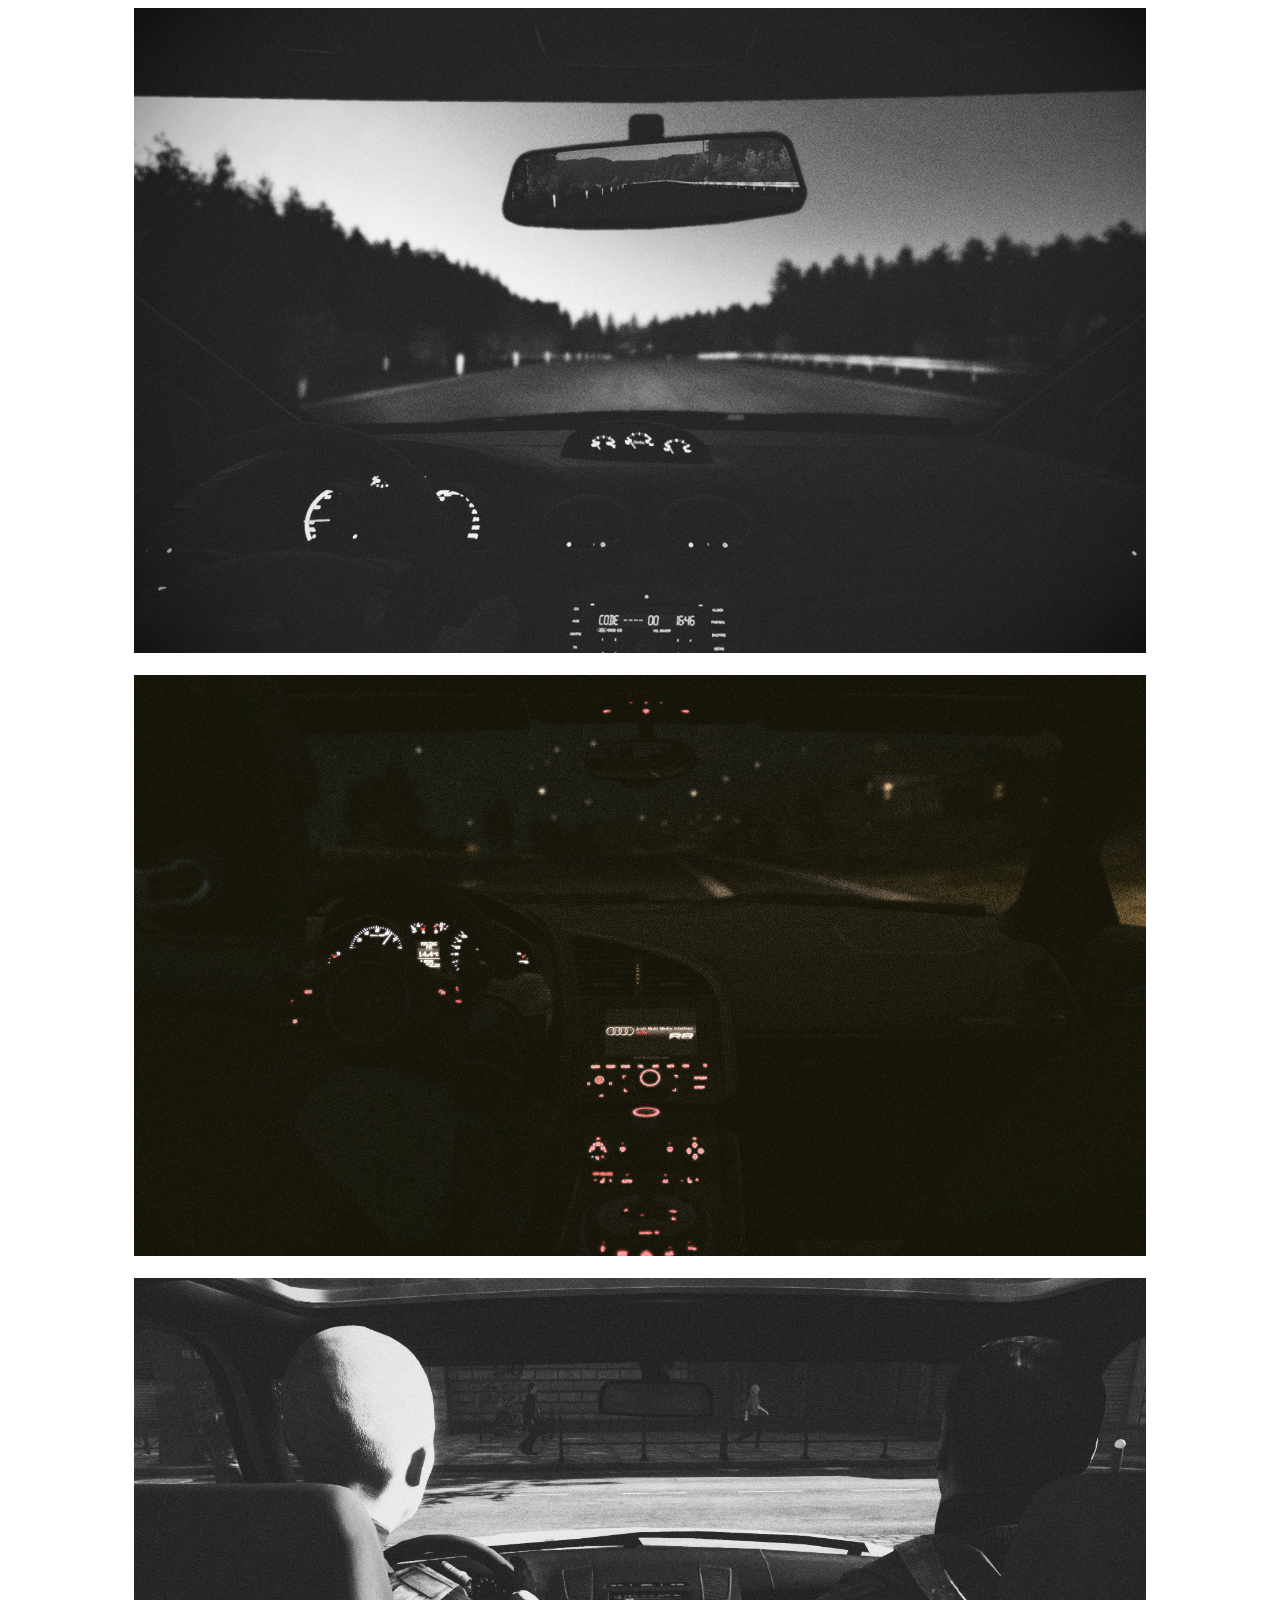
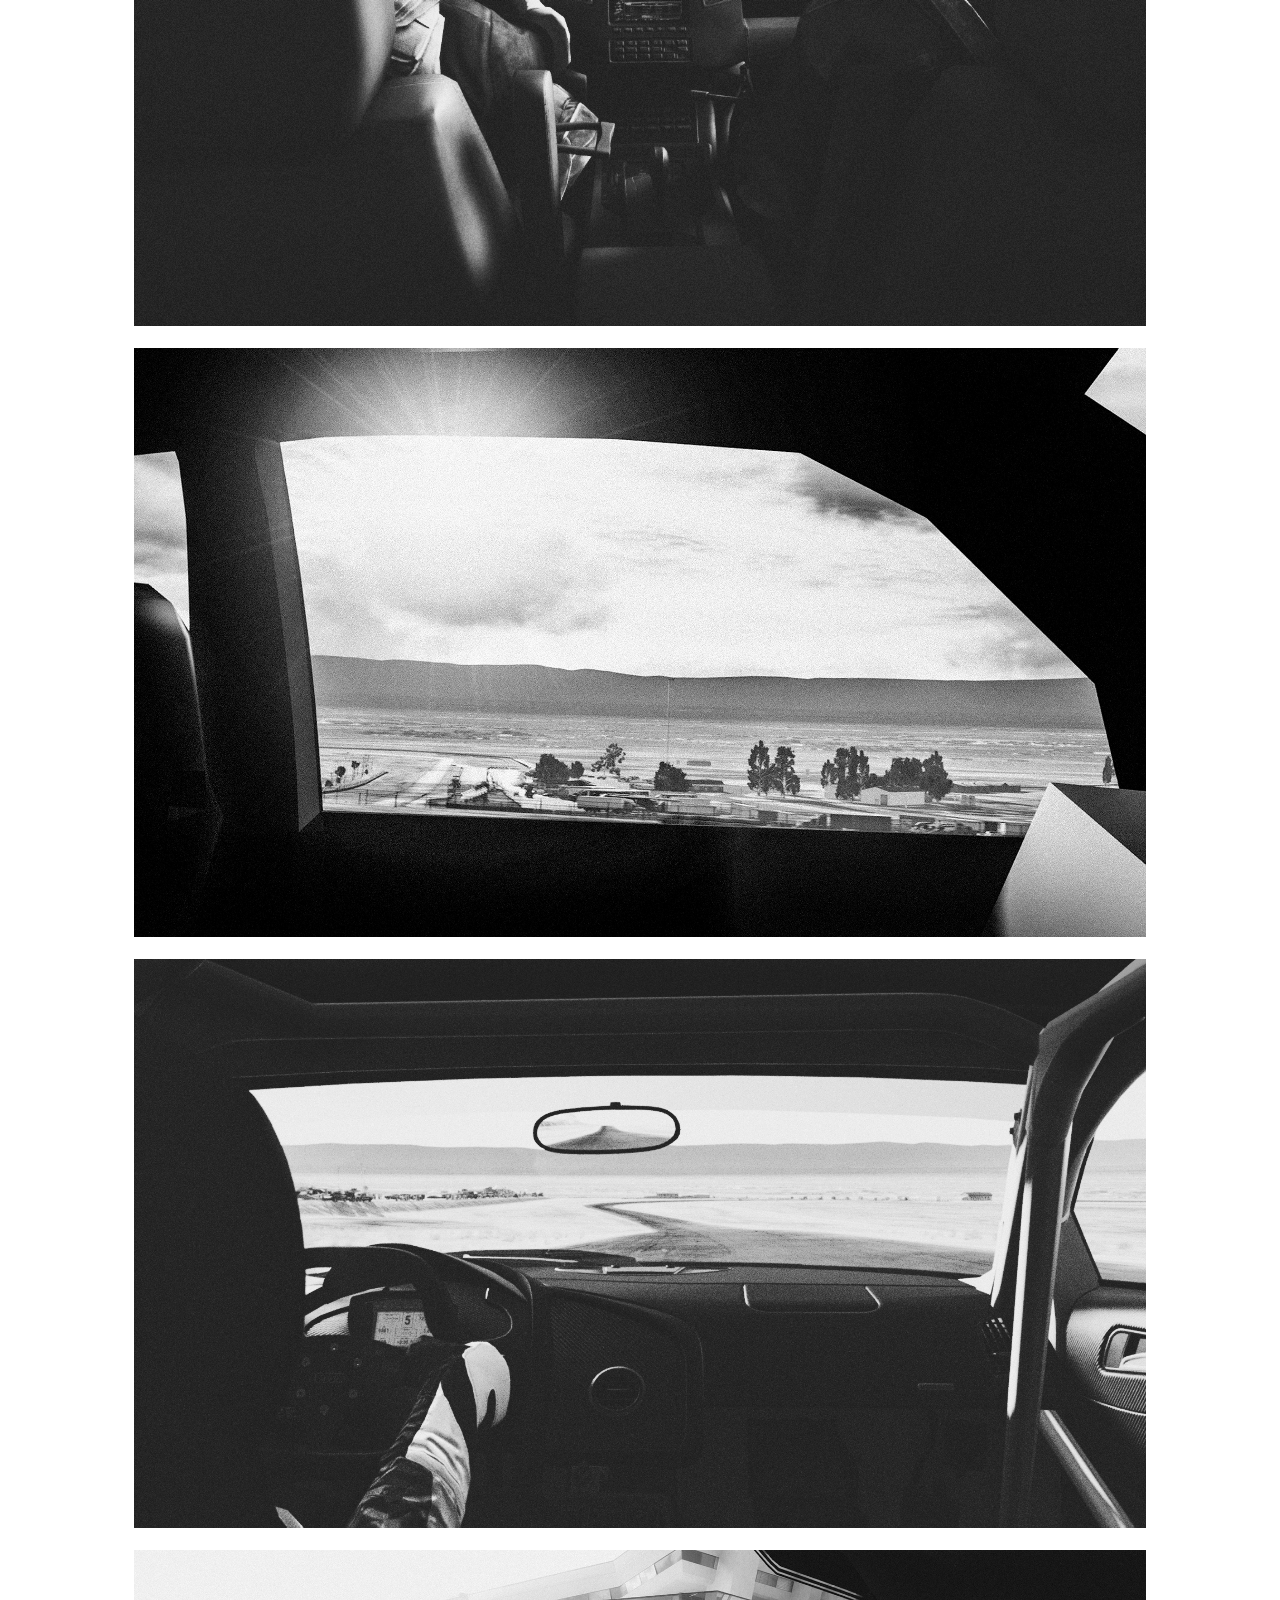
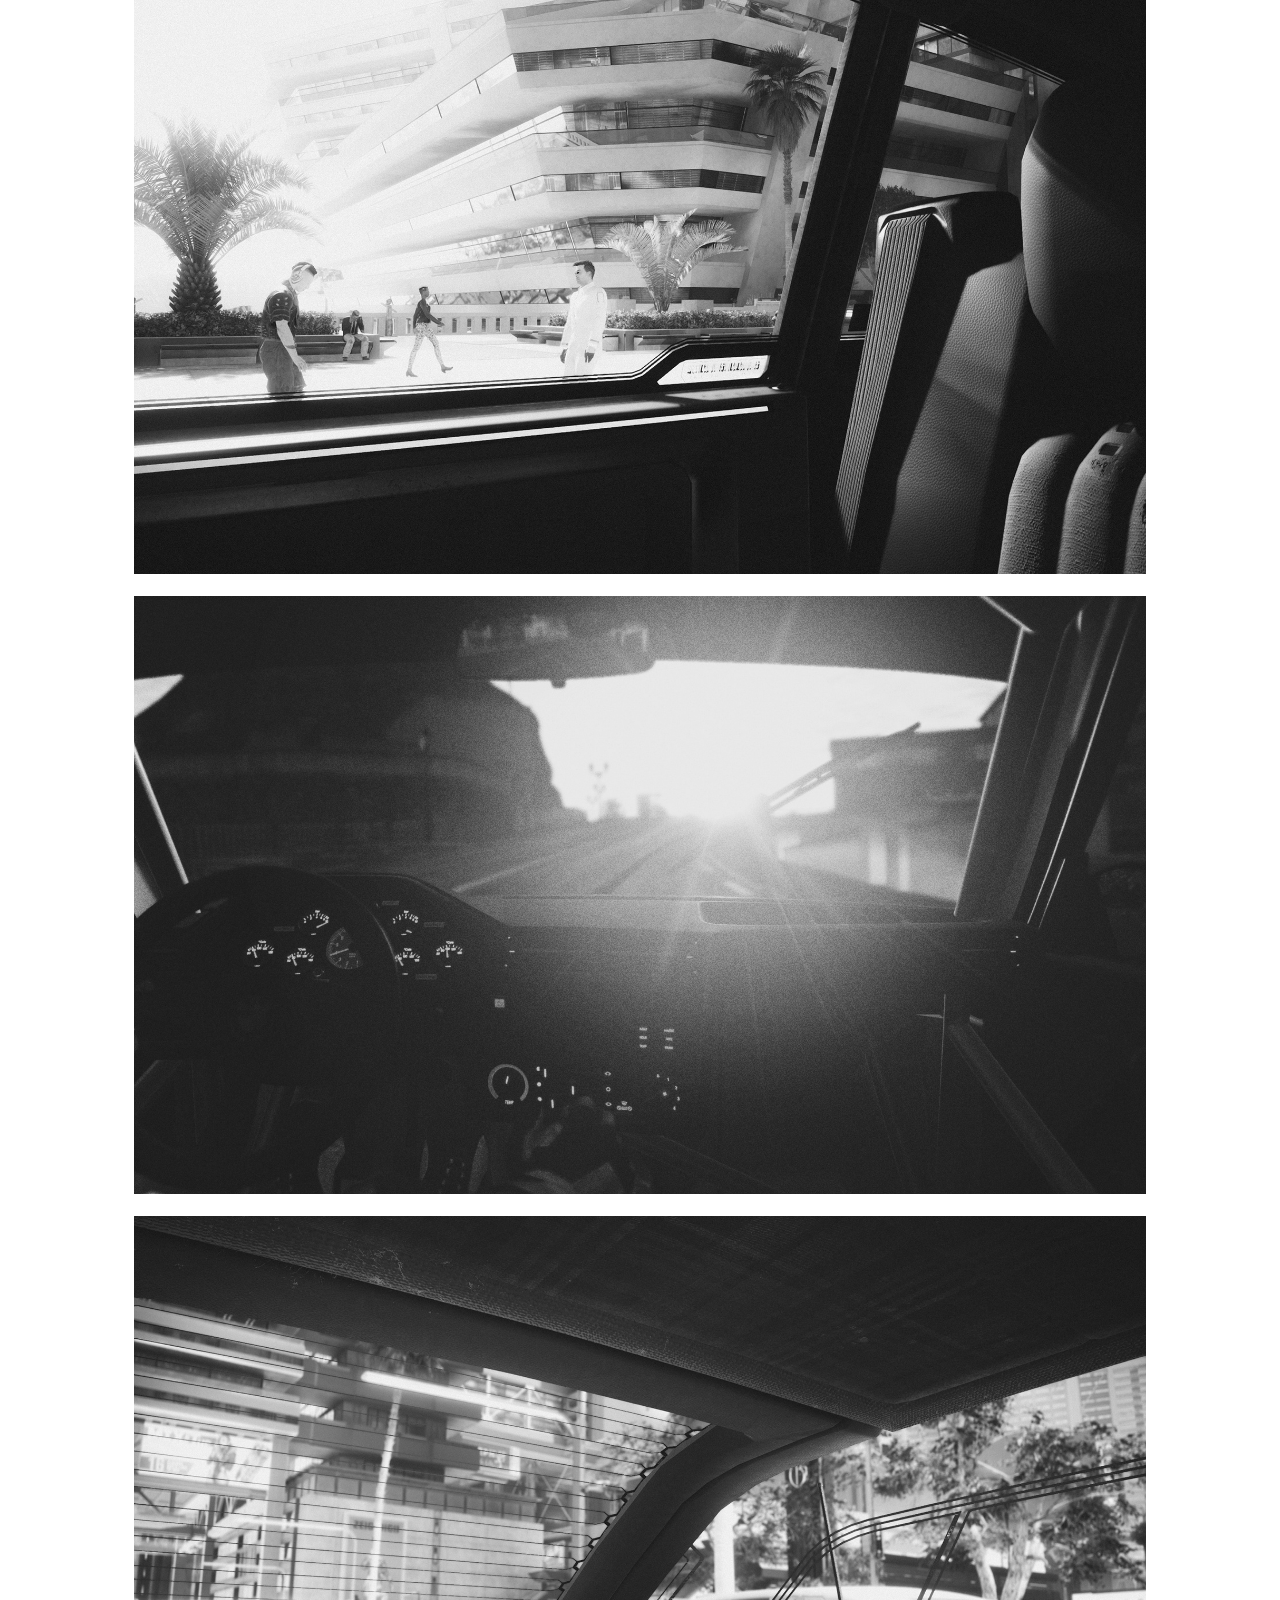
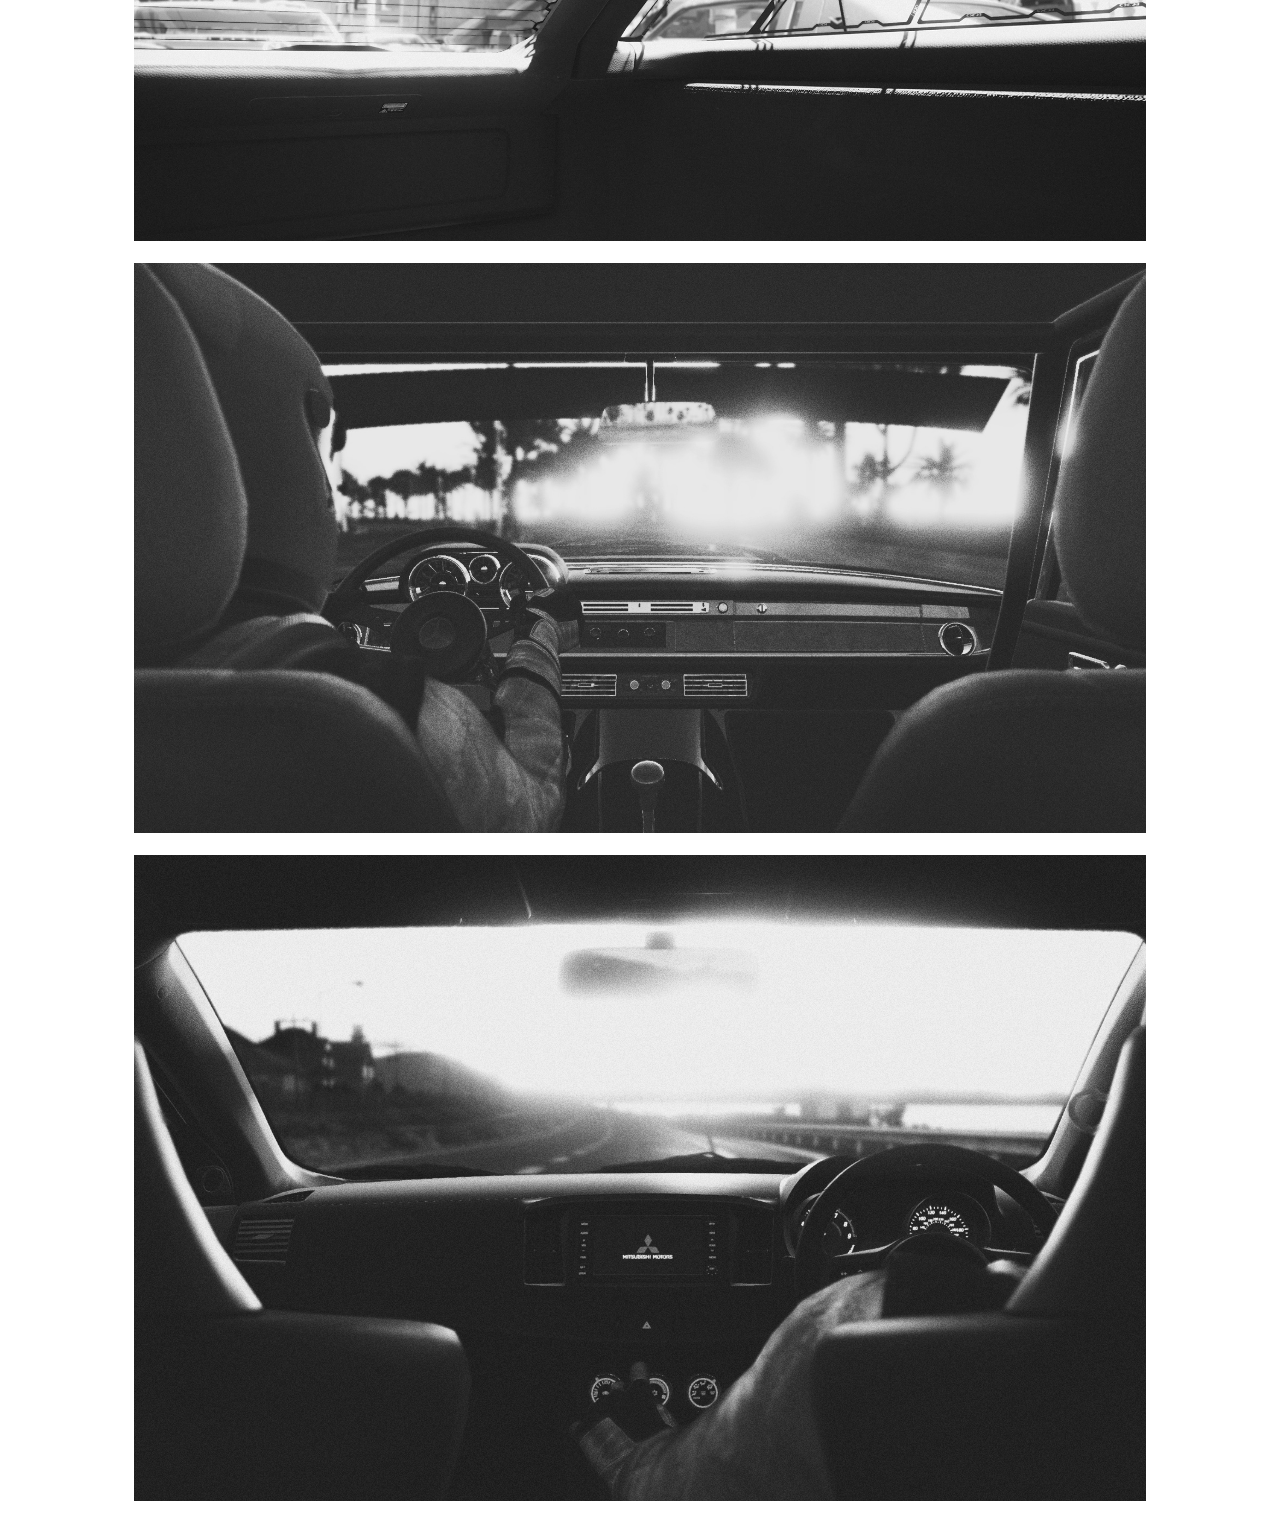
==== exhibition.html @ d3cd8c94 "uploaded all files" ====
<!DOCTYPE html>
<html lang="en" dir="ltr">
  <head>
    <meta charset="utf-8">
    <link rel="stylesheet" href="ex.css">
    <title>backseats in racing games - Leonardo Sang</title>
  </head>
  <body>
    <div class="photos">
      <img src="1.jpg" alt=""width="80%"><br><br>
      <img src="3.jpg" alt=""width="80%"><br><br>
      <img src="5.jpg" alt=""width="80%"><br><br>
      <img src="4.jpg" alt=""width="80%"><br><br>
      <img src="6.jpg" alt=""width="80%"><br><br>
      <img src="10.JPG" alt=""width="80%"><br><br>
      <img src="11.jpg" alt=""width="80%"><br><br>
      <img src="2.JPG" alt=""width="80%"><br><br>
      <img src="7.jpg" alt=""width="80%"><br><br>
      <img src="9.jpg" alt=""width="80%"><br><br>
    </div>

  </body>
</html>
---- ex.css ----
.photos{
text-align: center;
}
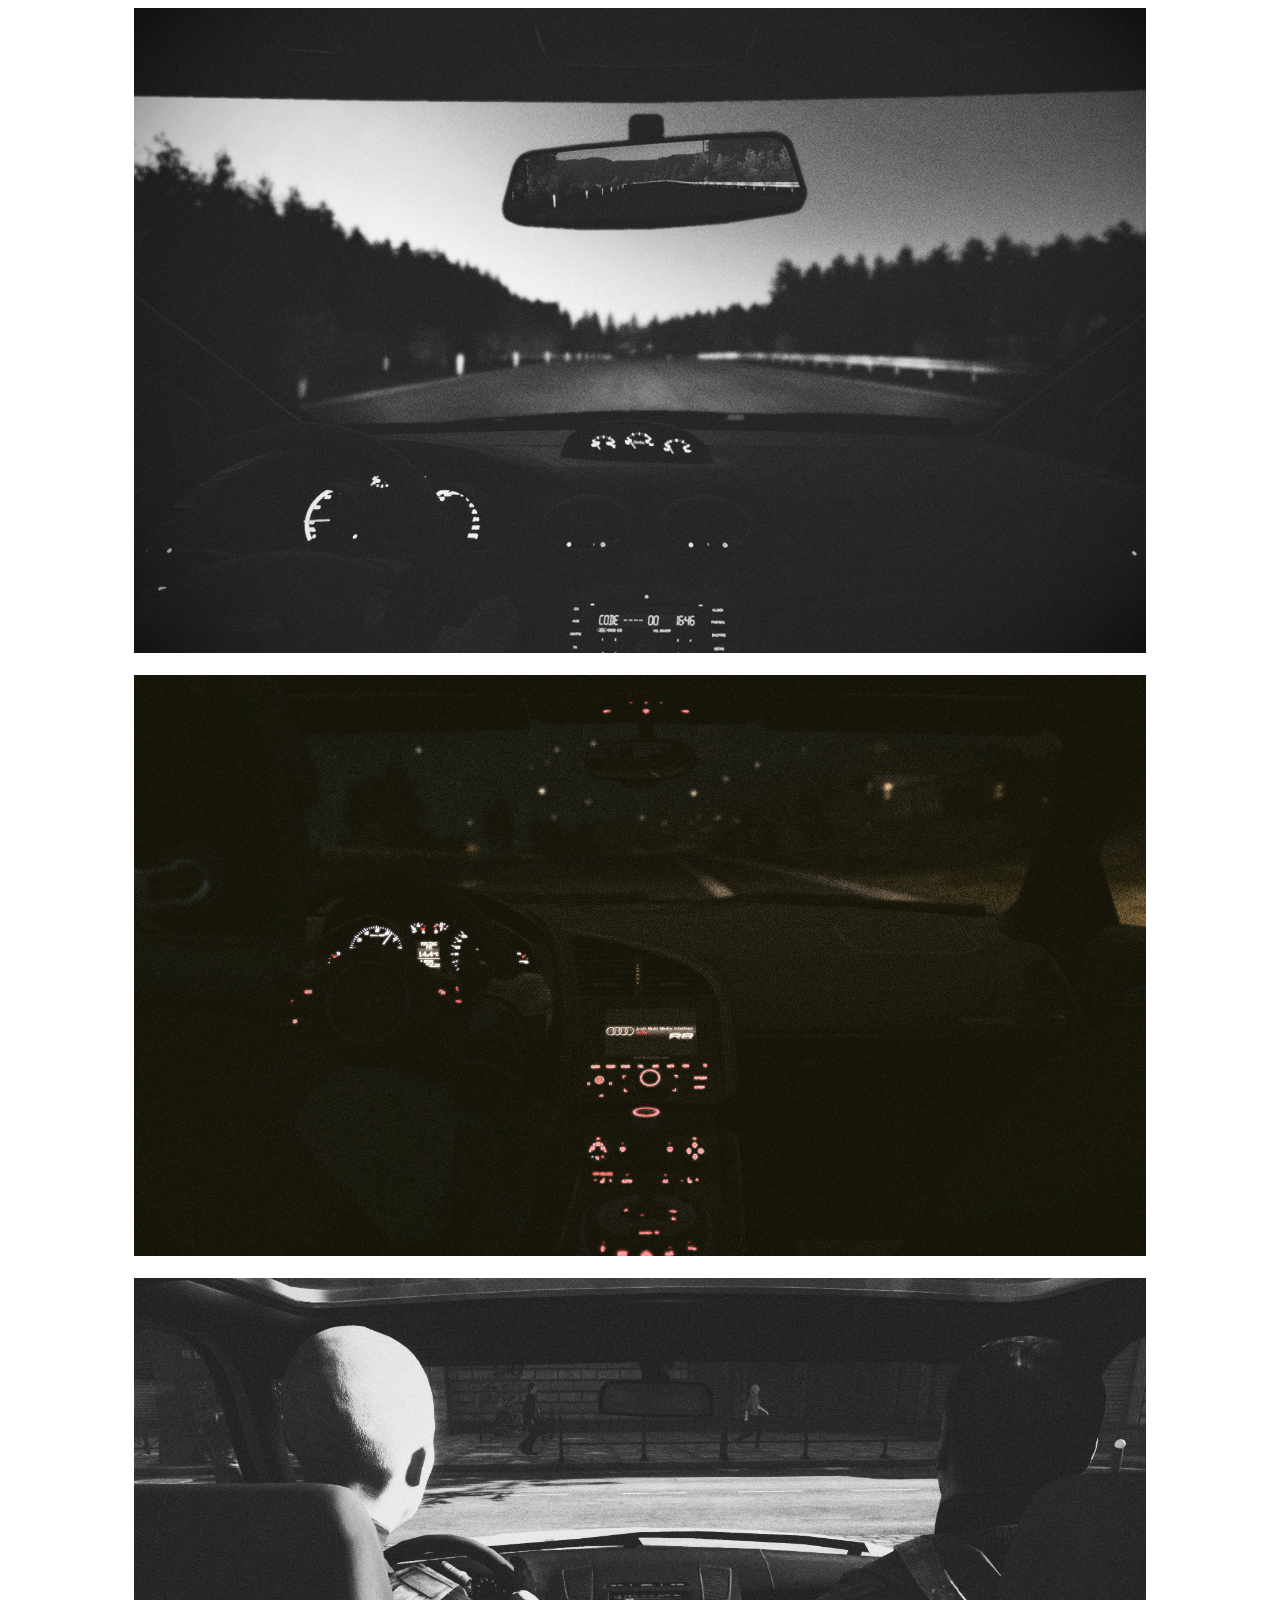
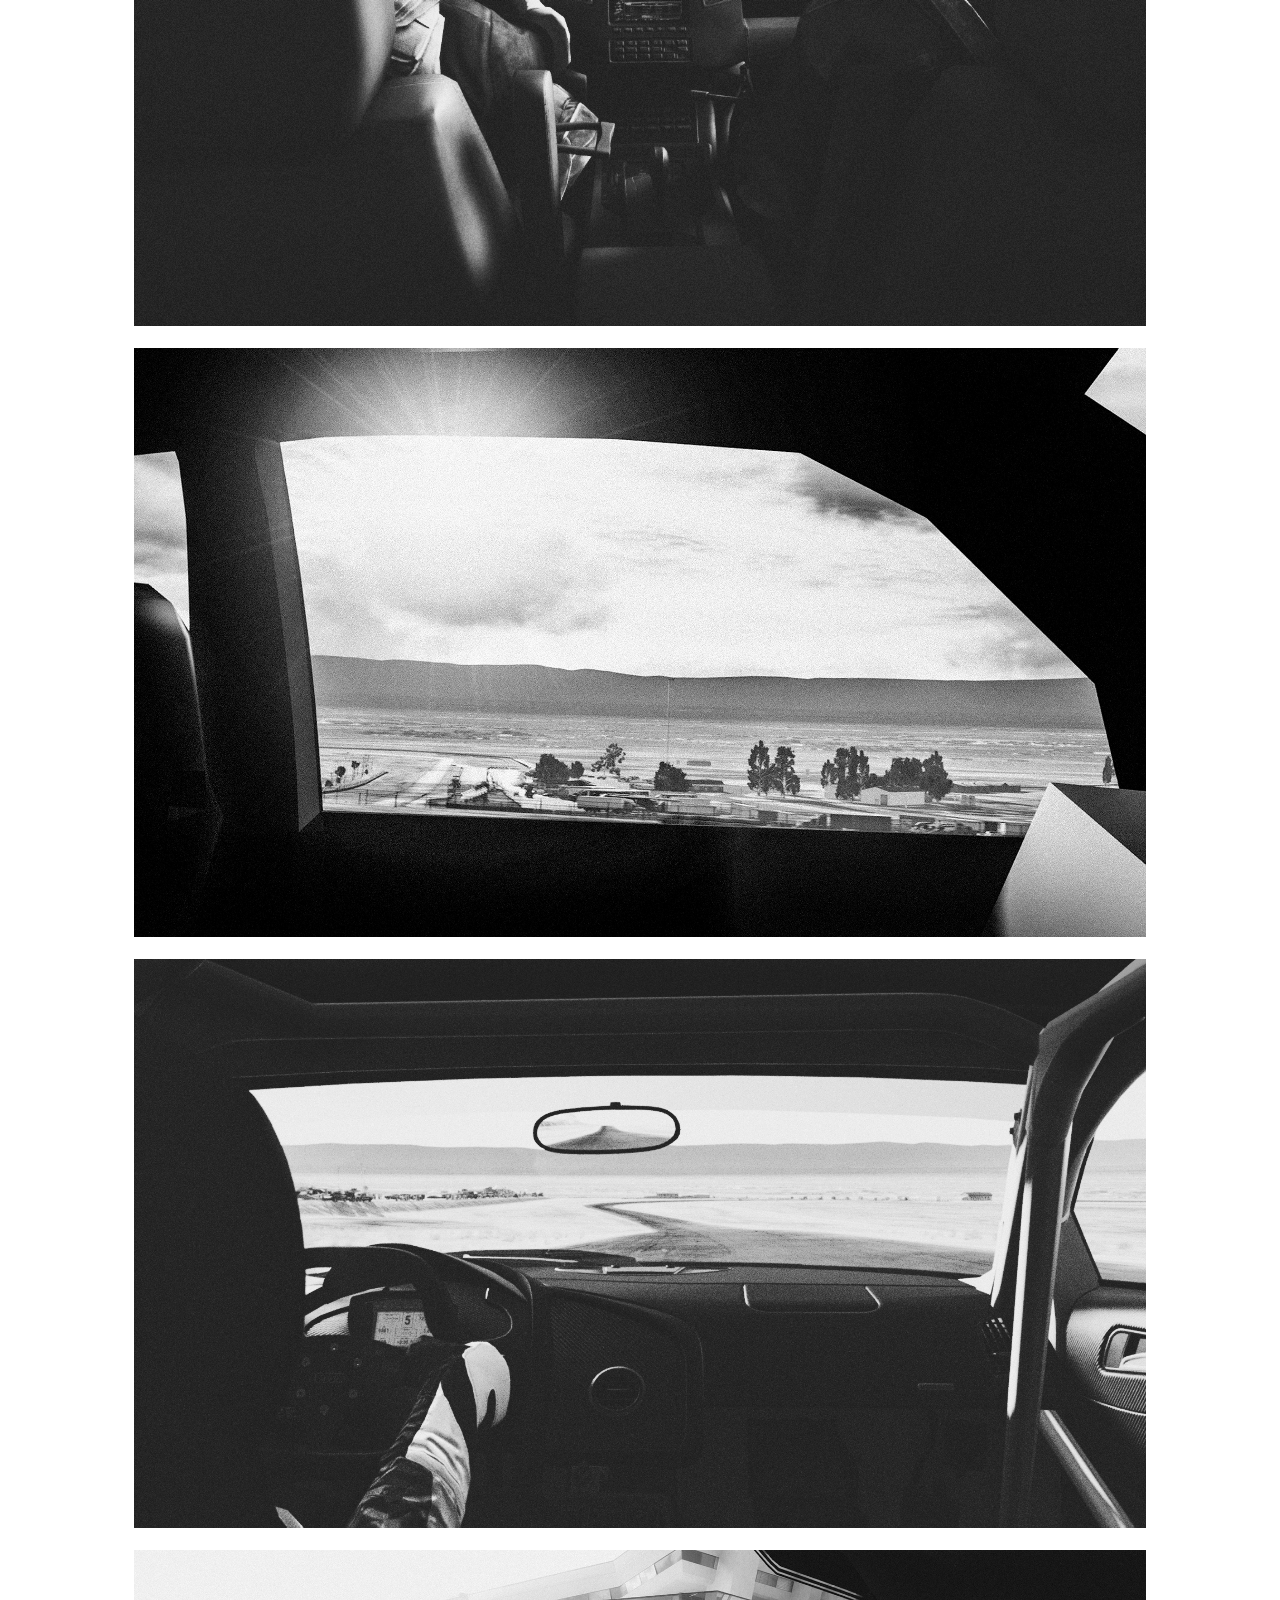
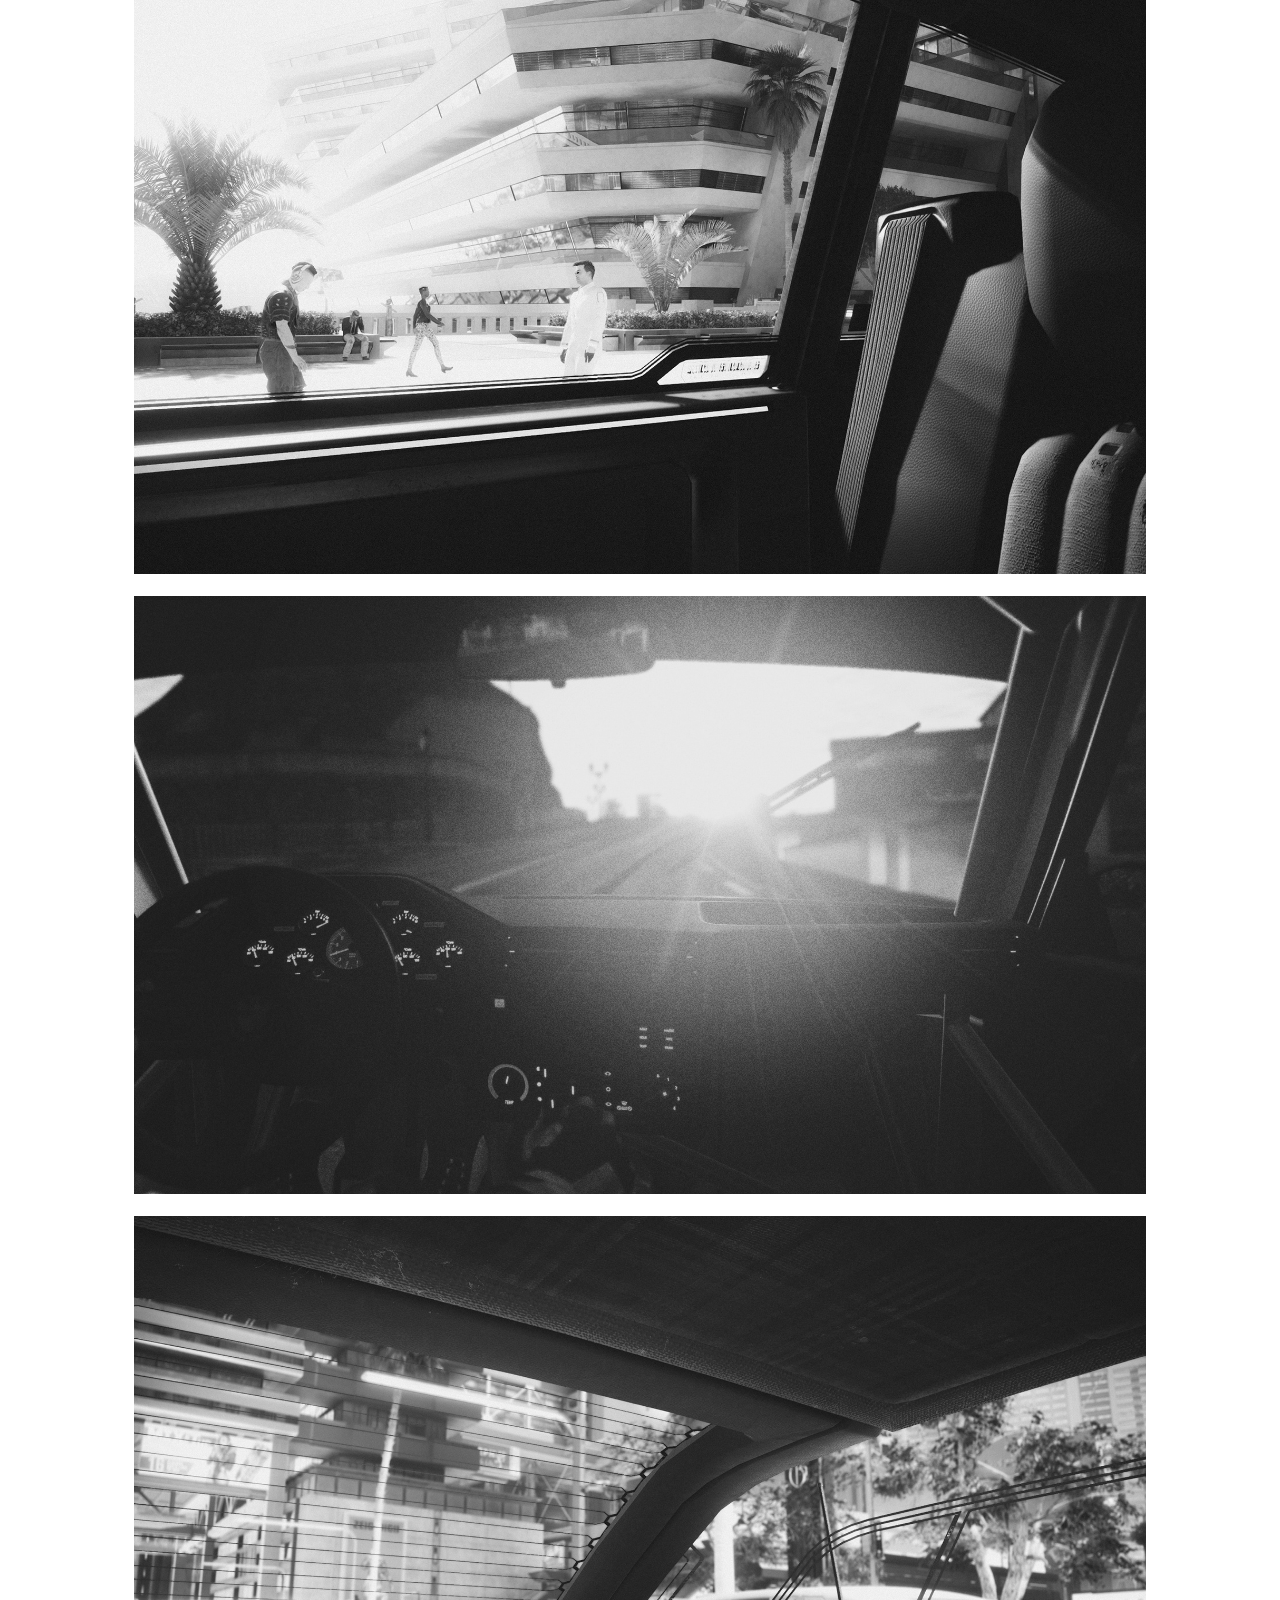
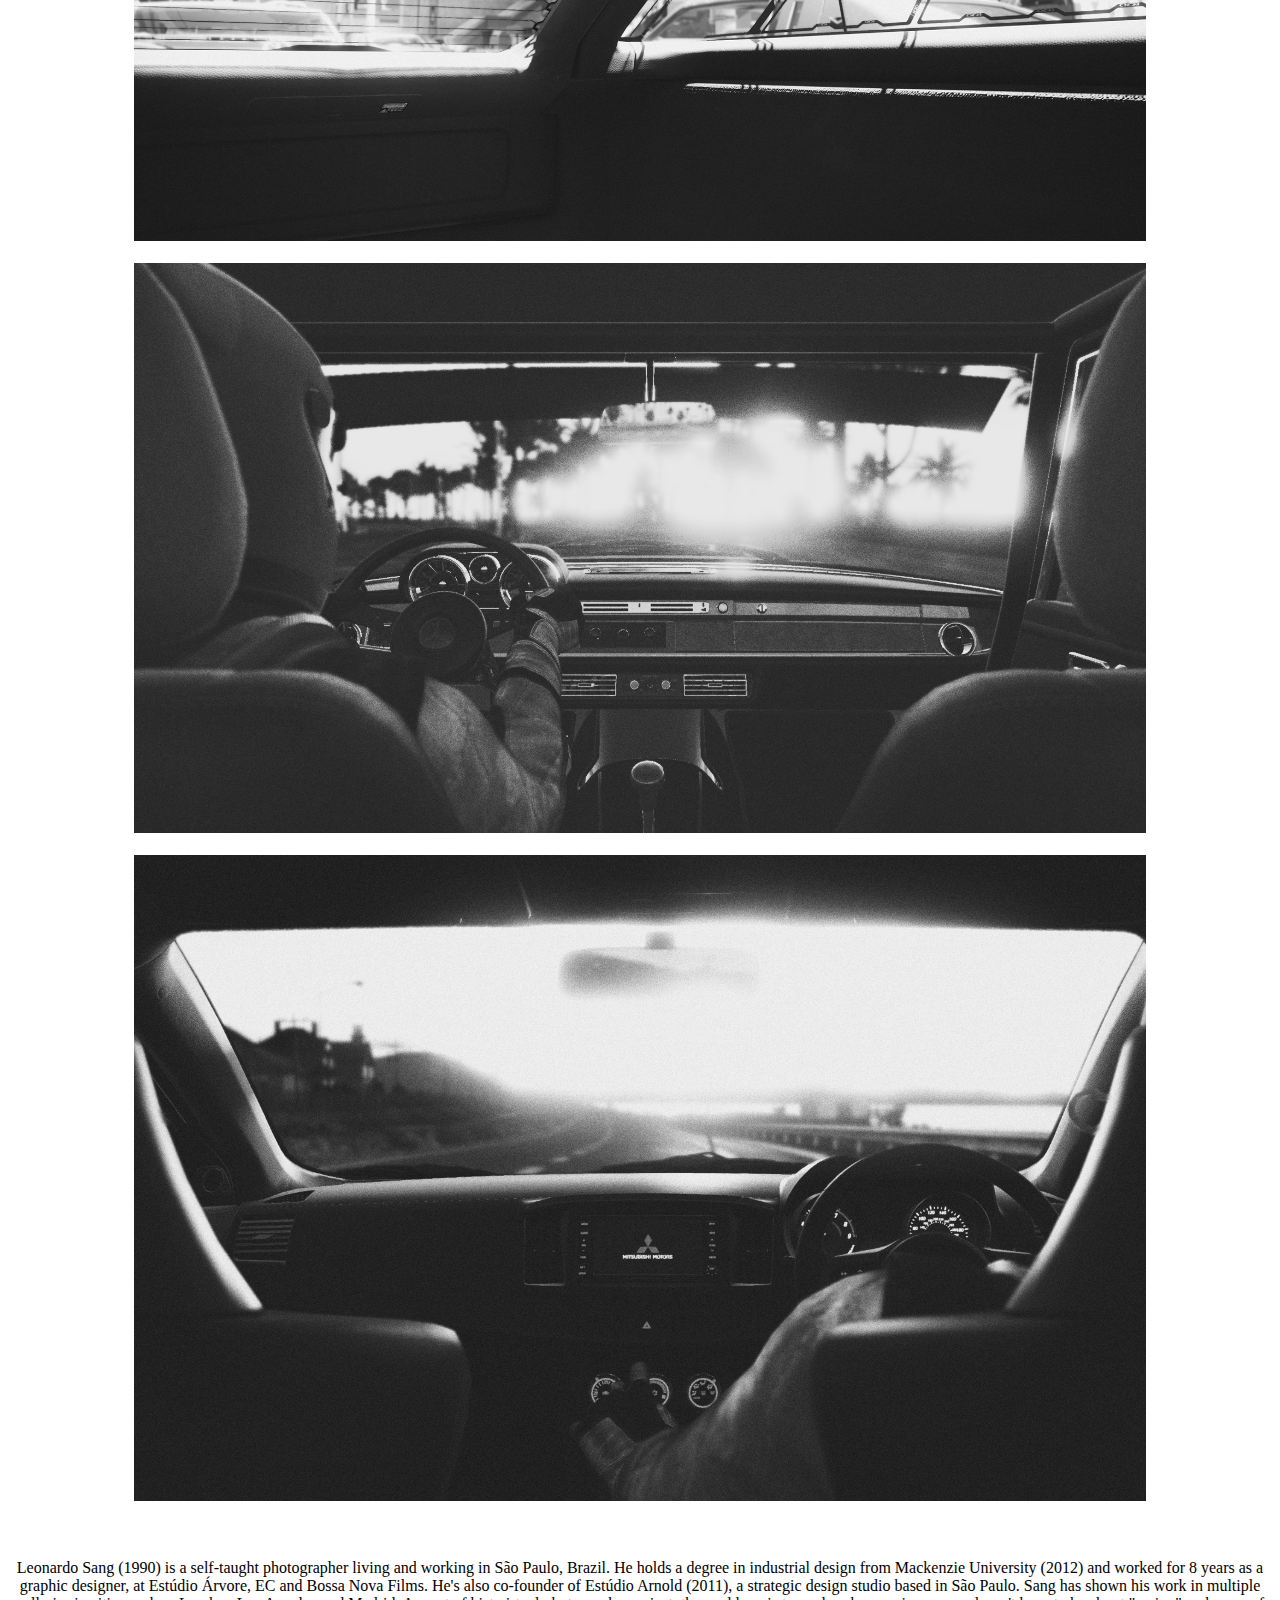
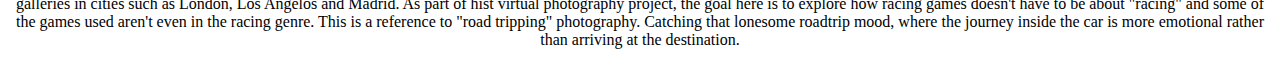
==== commit f4d8bc57: "changes in text" ====
--- a/exhibition.html
+++ b/exhibition.html
@@ -16,7 +16,10 @@
       <img src="11.jpg" alt=""width="80%"><br><br>
       <img src="2.JPG" alt=""width="80%"><br><br>
       <img src="7.jpg" alt=""width="80%"><br><br>
-      <img src="9.jpg" alt=""width="80%"><br><br>
+      <img src="9.jpg" alt=""width="80%"><br><br><br><br>
+      Leonardo Sang (1990) is a self-taught photographer living and working in São Paulo, Brazil. He holds a degree in industrial design from Mackenzie University (2012) and worked for 8 years as a graphic designer, at Estúdio Árvore, EC and Bossa Nova Films. He's also co-founder of Estúdio Arnold (2011), a strategic design studio based in São Paulo.
+      Sang has shown his work in multiple galleries in cities such as London, Los Angelos and Madrid. As part of hist virtual photography project, the goal here is to explore how racing games doesn't have to be about "racing" and some of the games used aren't even in the racing genre. This is a reference to "road tripping" photography. Catching that lonesome roadtrip mood, where the journey inside the car is more emotional rather than arriving at the destination.
+
     </div>
 
   </body>
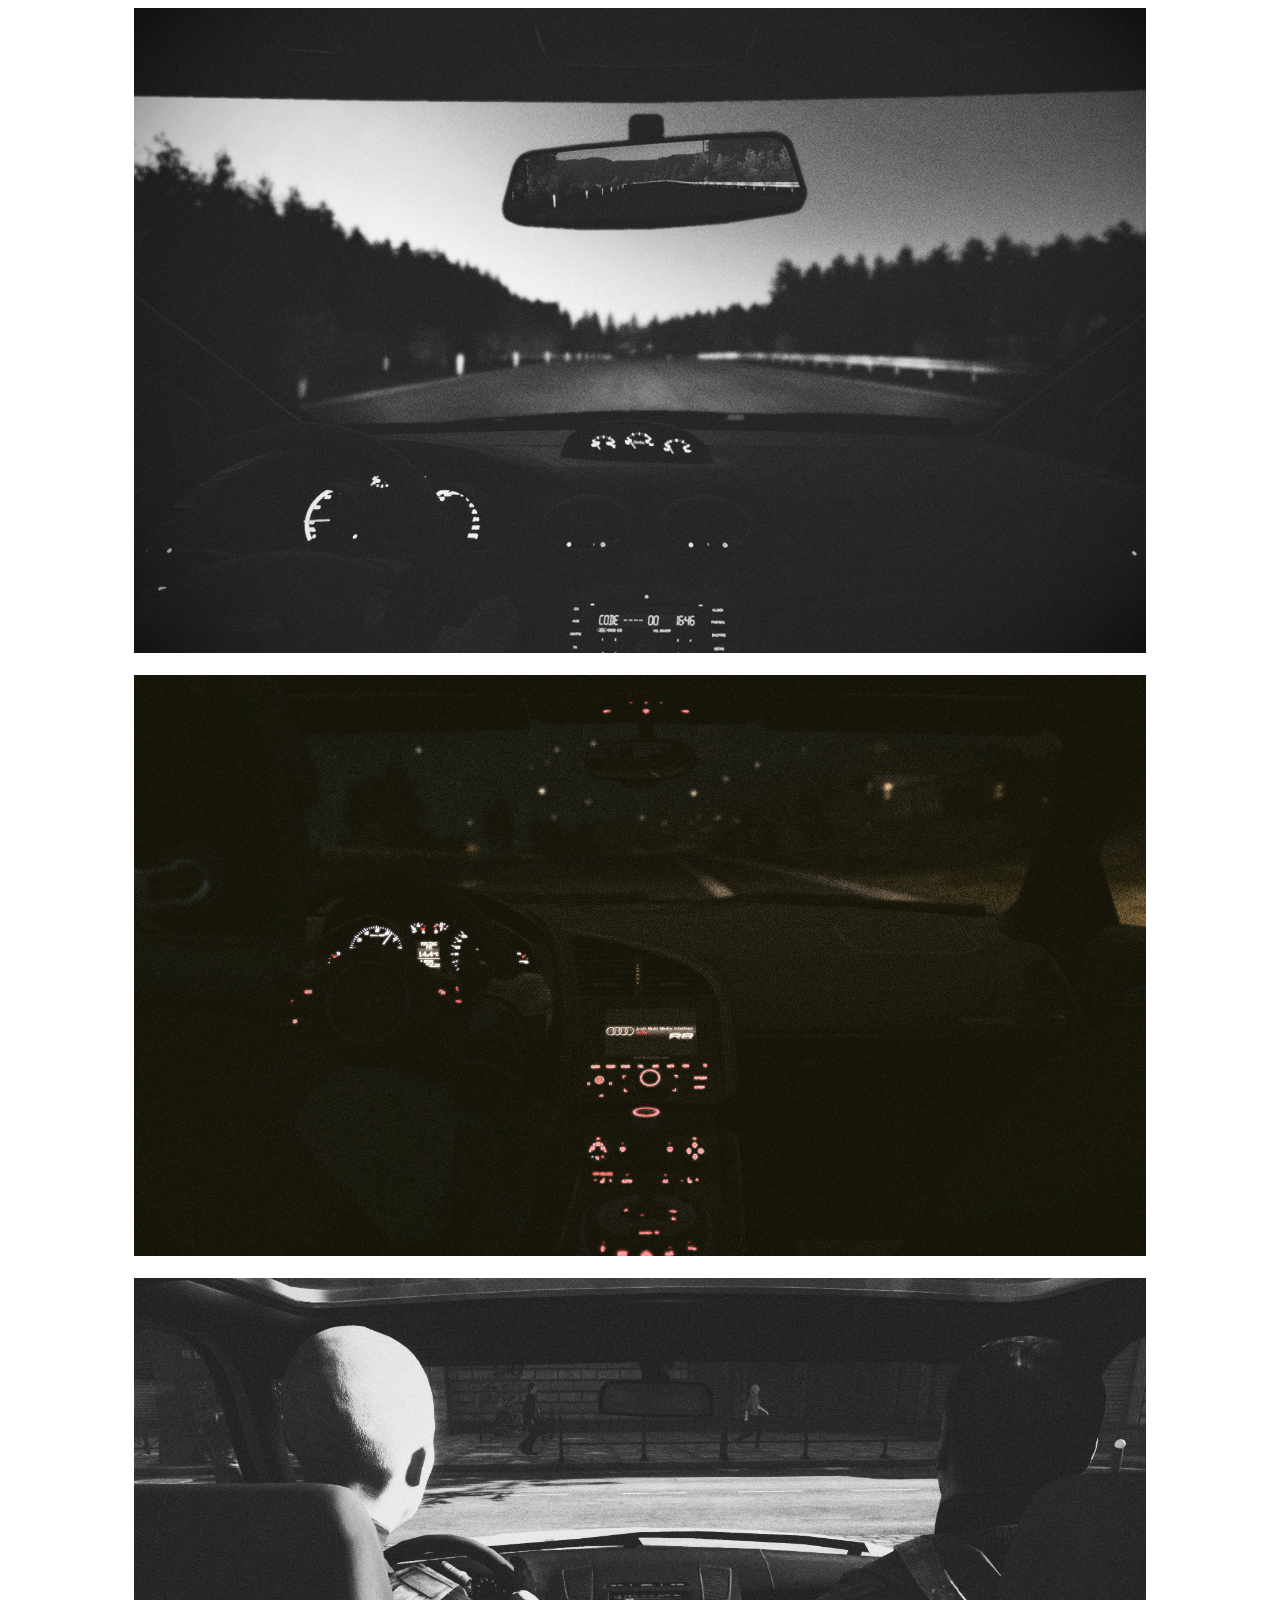
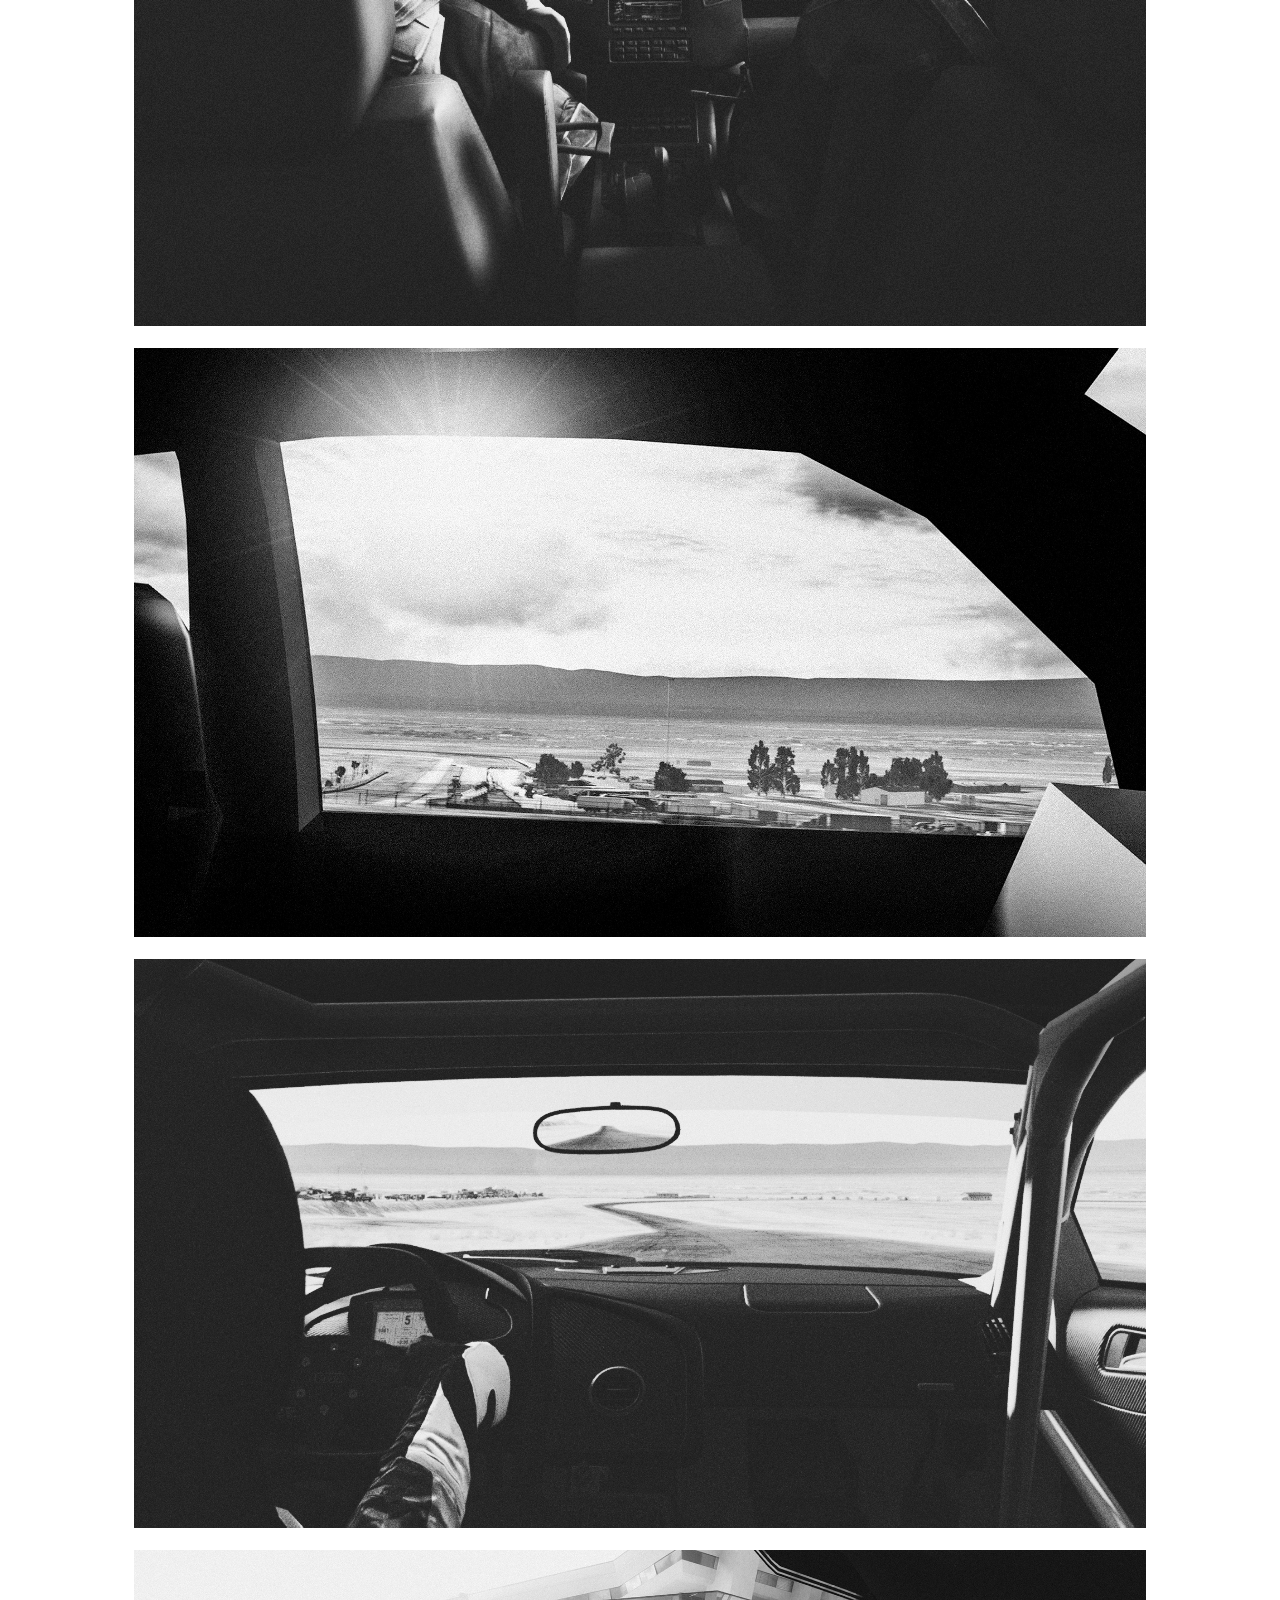
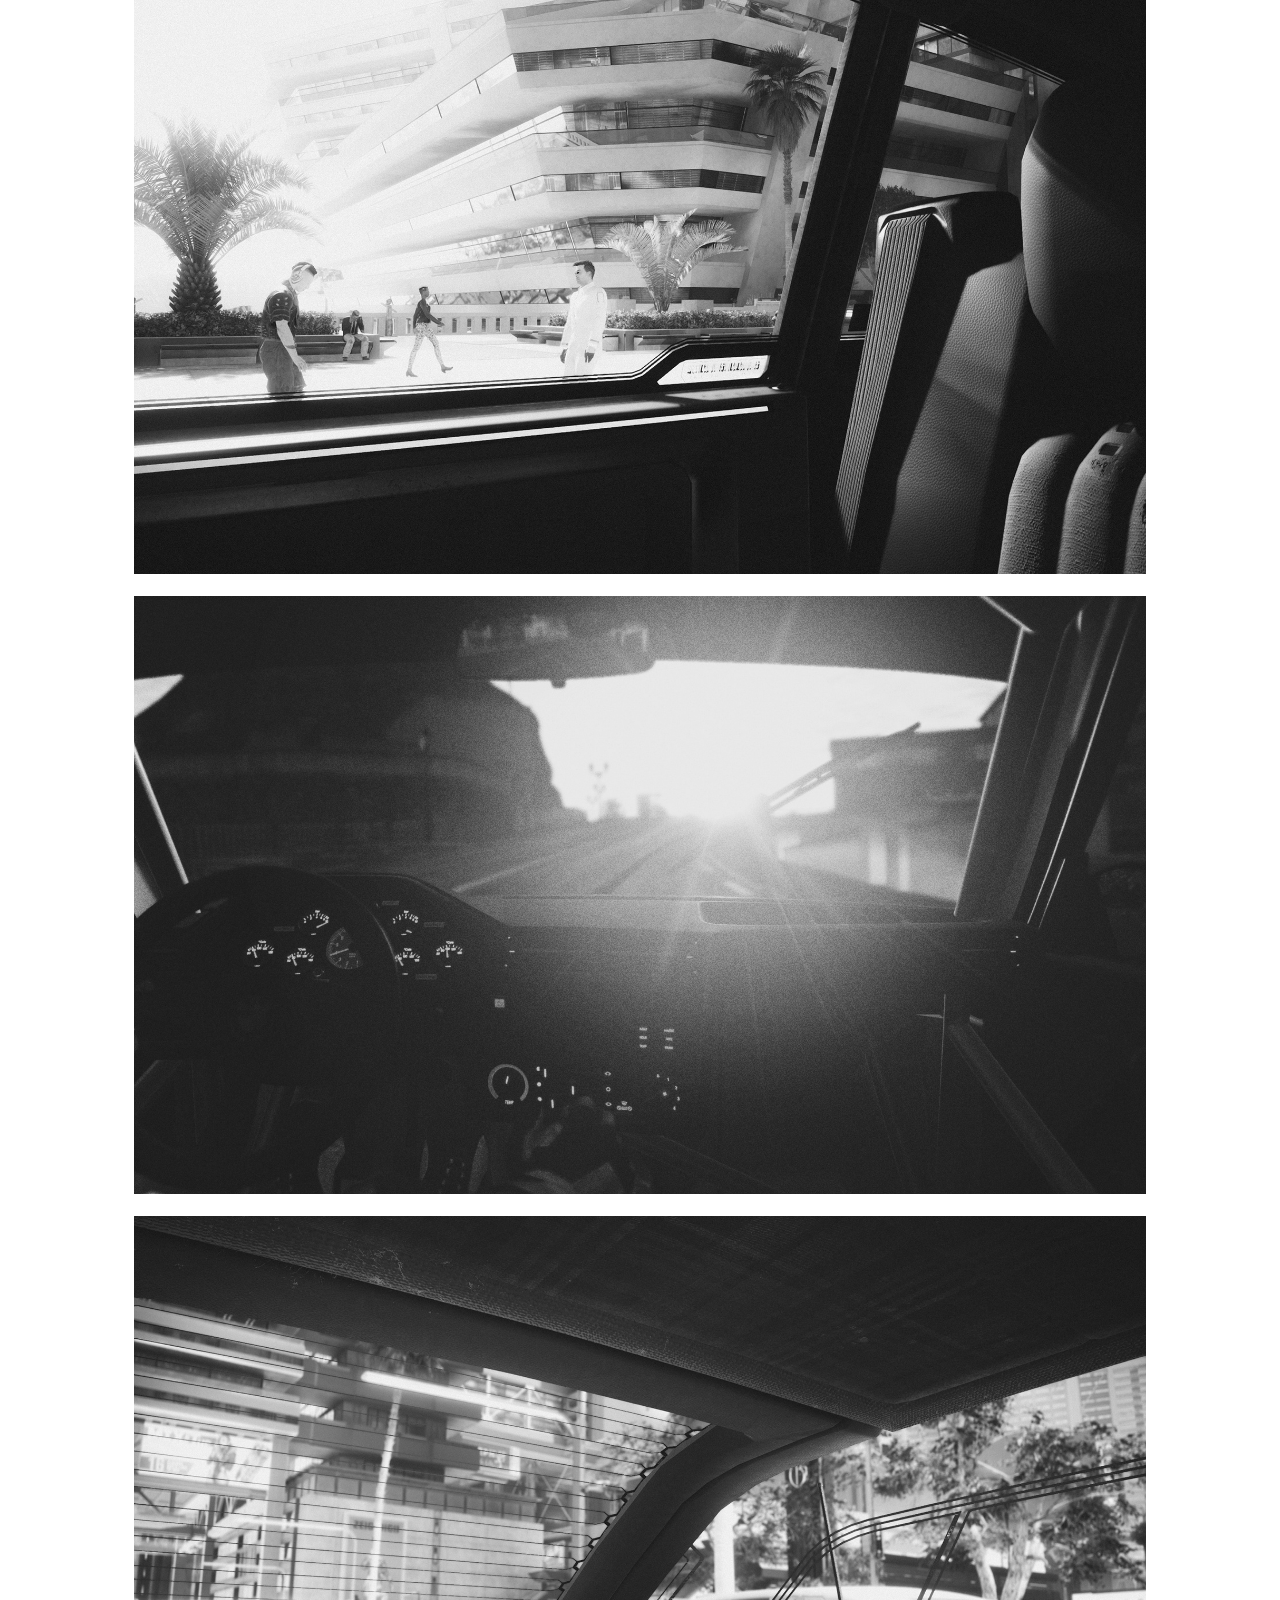
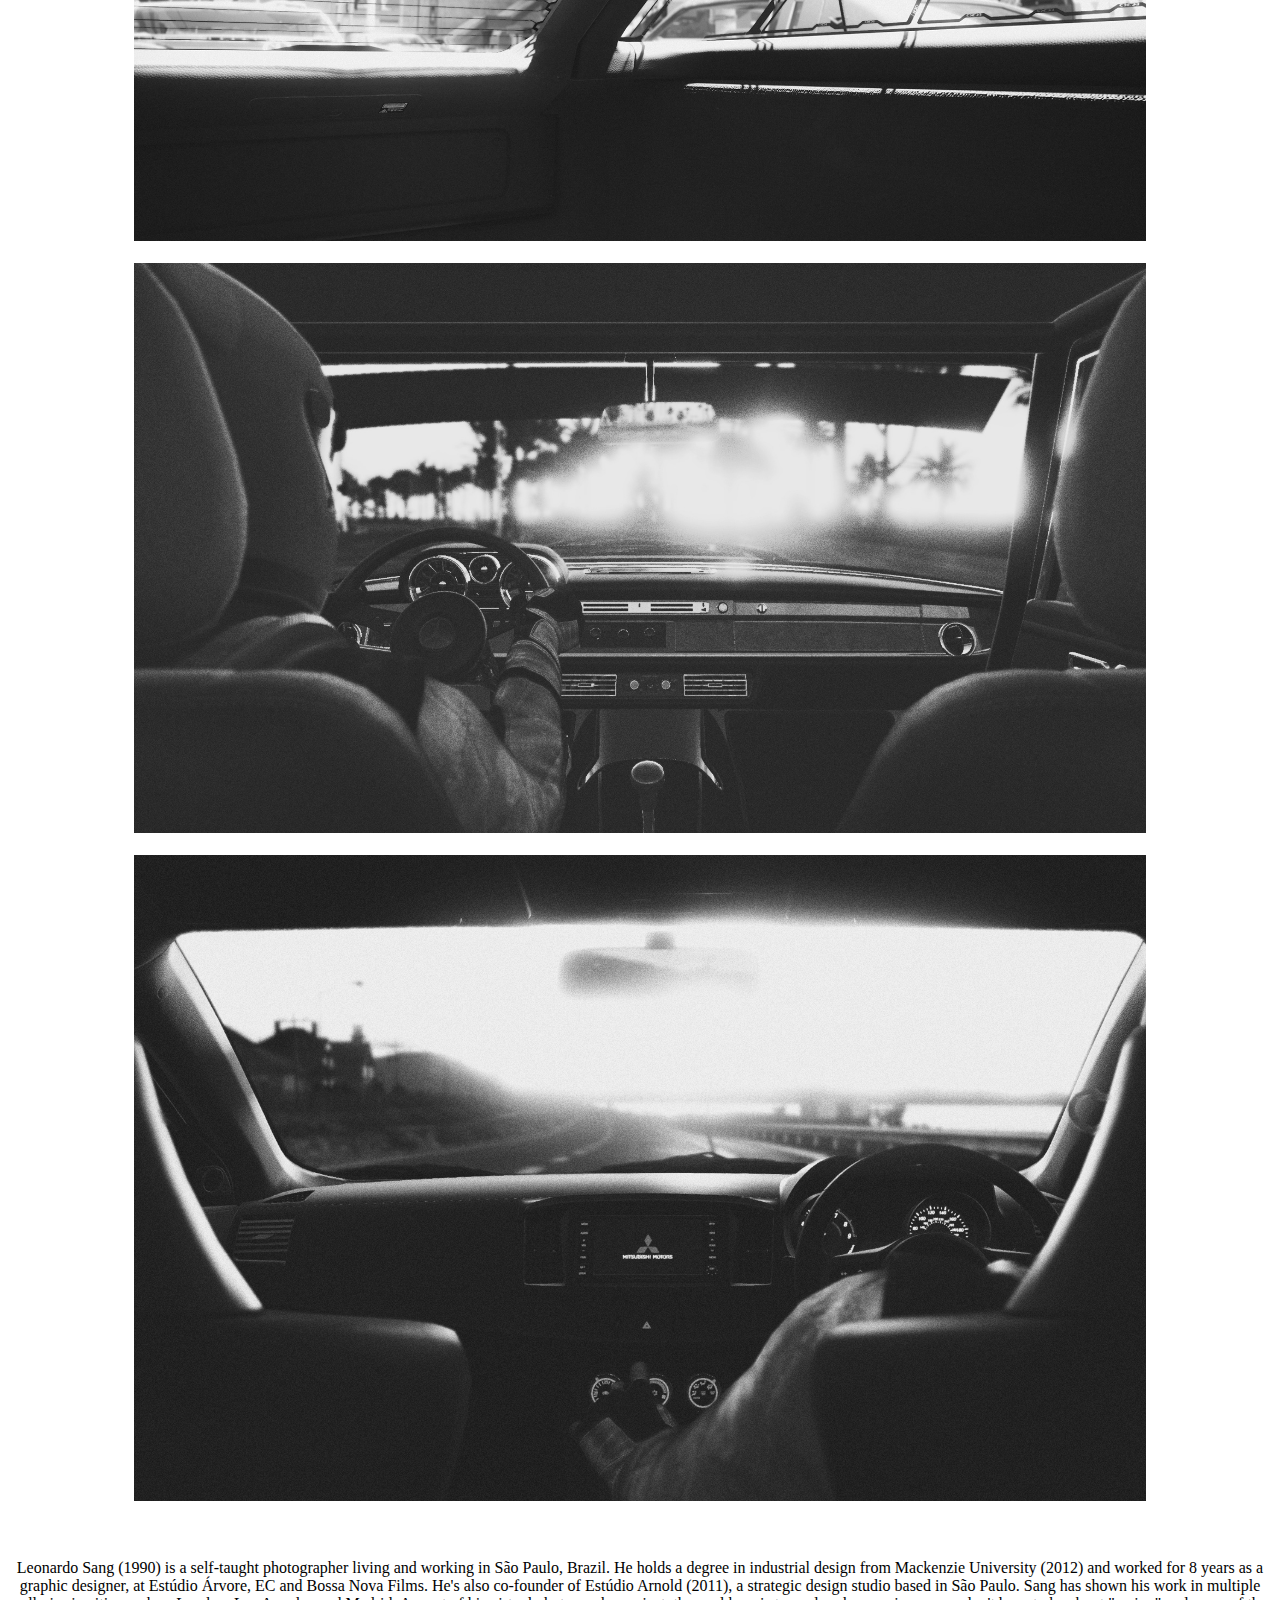
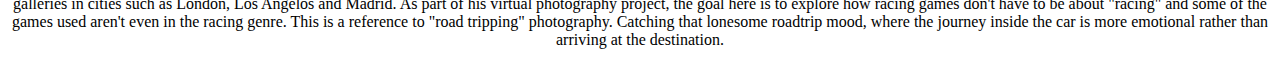
==== commit f2e8997f: "fixxxxxed spelllllinggg misssstakkkkkessss xoxoxox" ====
--- a/exhibition.html
+++ b/exhibition.html
@@ -18,7 +18,7 @@
       <img src="7.jpg" alt=""width="80%"><br><br>
       <img src="9.jpg" alt=""width="80%"><br><br><br><br>
       Leonardo Sang (1990) is a self-taught photographer living and working in São Paulo, Brazil. He holds a degree in industrial design from Mackenzie University (2012) and worked for 8 years as a graphic designer, at Estúdio Árvore, EC and Bossa Nova Films. He's also co-founder of Estúdio Arnold (2011), a strategic design studio based in São Paulo.
-      Sang has shown his work in multiple galleries in cities such as London, Los Angelos and Madrid. As part of hist virtual photography project, the goal here is to explore how racing games doesn't have to be about "racing" and some of the games used aren't even in the racing genre. This is a reference to "road tripping" photography. Catching that lonesome roadtrip mood, where the journey inside the car is more emotional rather than arriving at the destination.
+      Sang has shown his work in multiple galleries in cities such as London, Los Angelos and Madrid. As part of his virtual photography project, the goal here is to explore how racing games don't have to be about "racing" and some of the games used aren't even in the racing genre. This is a reference to "road tripping" photography. Catching that lonesome roadtrip mood, where the journey inside the car is more emotional rather than arriving at the destination.
 
     </div>
 
